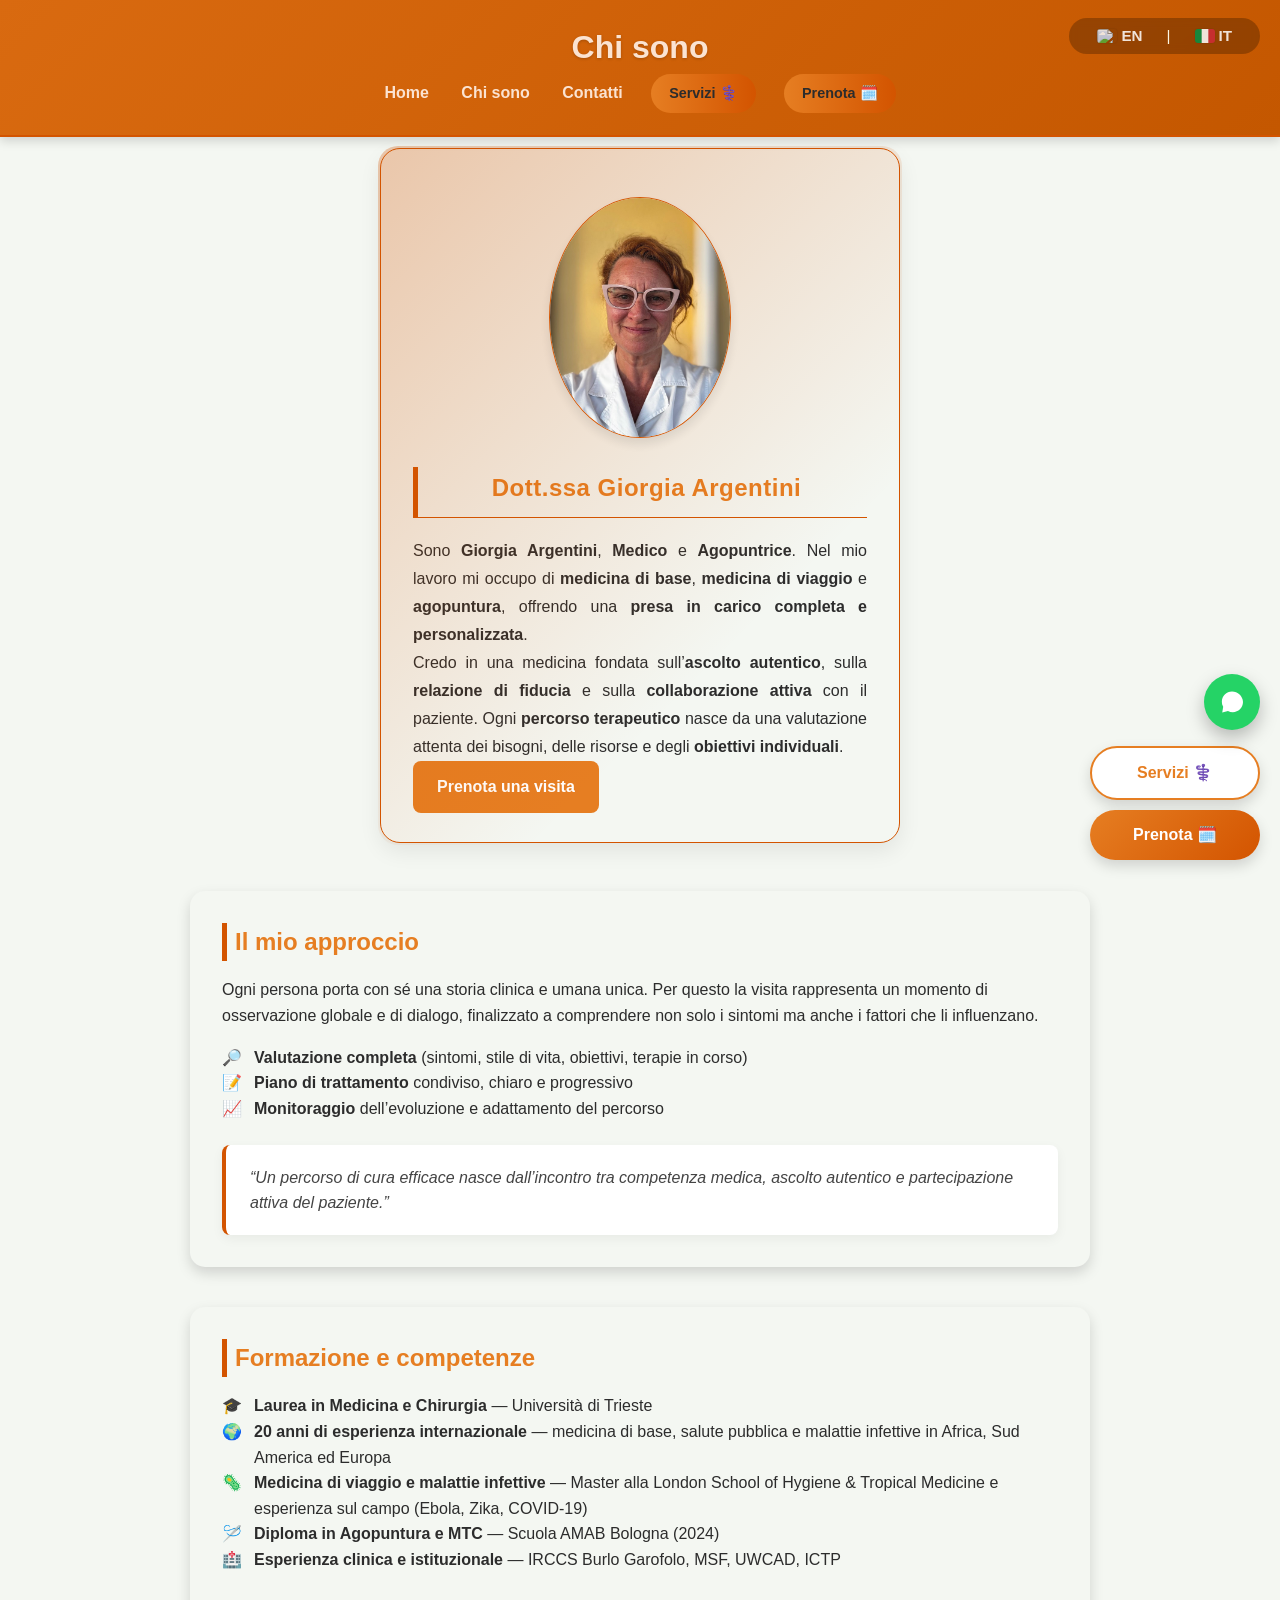
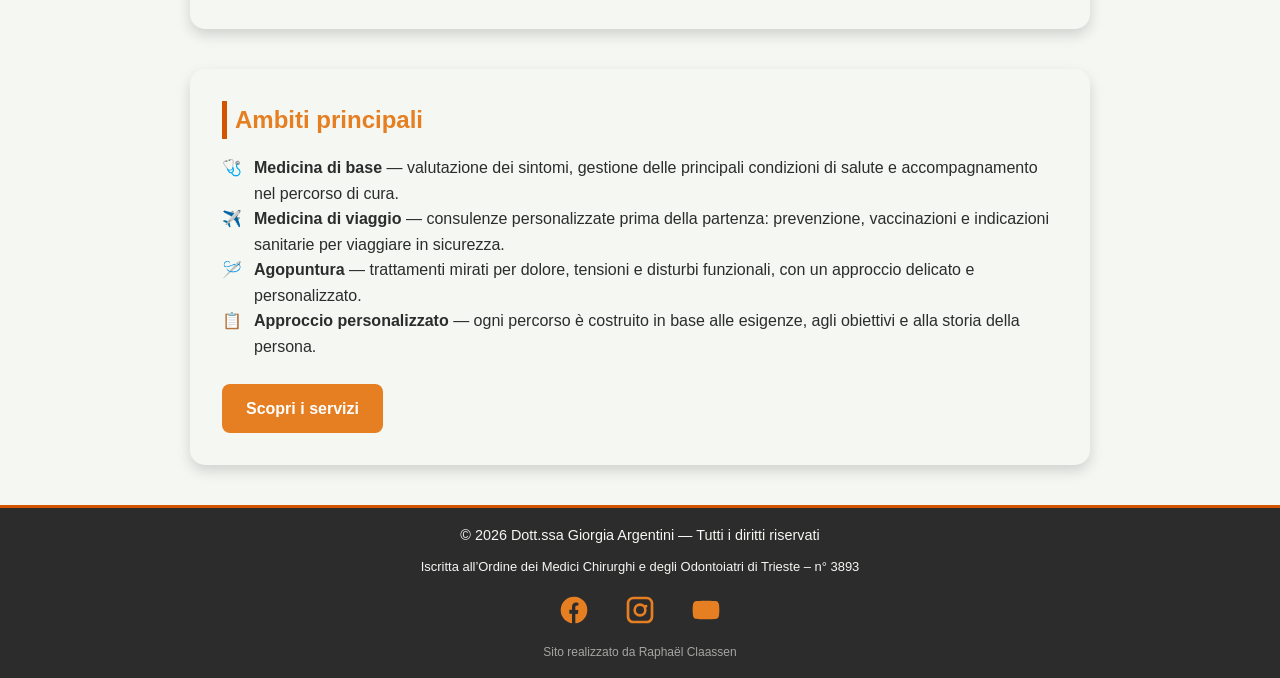
==== about_en.html @ 81db7f88 "GAR-04 - google" ====
<!DOCTYPE html>
<html lang="it">
<head>
  <meta charset="UTF-8" />
  <meta name="viewport" content="width=device-width, initial-scale=1.0" />
  <title>Chi sono - Dott.ssa Giorgia Argentini</title>
  <meta name="description" content="Scopri il percorso della Dott.ssa Giorgia Argentini, Medico e Agopuntrice. Approccio integrato, ascolto e percorsi personalizzati." />
  <link rel="stylesheet" href="style.css" />
</head>

<body>

<header>
  <h1>Chi sono</h1>

  <button class="burger" aria-label="Menu">
    <span></span><span></span><span></span>
  </button>

  <nav>
    <div class="lang-switch">
      <a href="about_en.html" title="English version">
        <img src="images/gb.png" alt="English" width="20" height="14"> EN
      </a>
      |
      <a href="chi_sono.html" title="Versione italiana">
        <img src="images/it.png" alt="Italiano" width="20" height="14"> IT
      </a>
    </div>

    <a href="index.html">Home</a>
    <a href="chi_sono.html" class="active">Chi sono</a>
    <a href="contatti.html">Contatti</a>

    <a href="servizi.html" class="btn">Servizi ⚕️</a>
    <a href="contatti.html" class="btn">Prenota 🗓️</a>
  </nav>

  <div class="overlay"></div>
</header>

<main>

  <!-- Intro -->
  <section class="intro-about">
    <img
      src="images/Giorgia2.jpeg"
      alt="Ritratto professionale medico"
      class="about-photo"
      loading="lazy"
    />

    <div>
      <h2>Dott.ssa Giorgia Argentini</h2>
      <p>
      Sono <strong>Giorgia Argentini</strong>, <strong>Medico</strong> e <strong>Agopuntrice</strong>.
      Nel mio lavoro mi occupo di <strong>medicina di base</strong>, <strong>medicina di viaggio</strong> e <strong>agopuntura</strong>,
      offrendo una <strong>presa in carico completa e personalizzata</strong>.
      </p>

      <p>
      Credo in una medicina fondata sull’<strong>ascolto autentico</strong>,
      sulla <strong>relazione di fiducia</strong> e sulla <strong>collaborazione attiva</strong> con il paziente.
      Ogni <strong>percorso terapeutico</strong> nasce da una valutazione attenta dei bisogni,
      delle risorse e degli <strong>obiettivi individuali</strong>.
      </p>

      <a href="contatti.html" class="btn">Prenota una visita</a>
    </div>
  </section>

  <!-- Approccio -->
  <section class="bio-section">
    <h2>Il mio approccio</h2>
    <p>
    Ogni persona porta con sé una storia clinica e umana unica.
    Per questo la visita rappresenta un momento di osservazione globale e di dialogo,
    finalizzato a comprendere non solo i sintomi ma anche i fattori che li influenzano.
    </p>
      <ul>
        <li data-icon="🔎">
          <strong>Valutazione completa</strong> 
          (sintomi, stile di vita, obiettivi, terapie in corso)
        </li>

        <li data-icon="📝">
          <strong>Piano di trattamento</strong> 
          condiviso, chiaro e progressivo
        </li>

        <li data-icon="📈">
          <strong>Monitoraggio</strong> 
          dell’evoluzione e adattamento del percorso
        </li>
      </ul>
      <blockquote>
      “Un percorso di cura efficace nasce dall’incontro tra competenza medica, ascolto autentico e partecipazione attiva del paziente.”
      </blockquote>
  </section>

  <!-- Formazione -->
  <section class="workshops">
   <h2>Formazione e competenze</h2>
    <ul>
      <li data-icon="🎓">
        <strong>Laurea in Medicina e Chirurgia</strong> — Università di Trieste
      </li>

      <li data-icon="🌍">
        <strong>20 anni di esperienza internazionale</strong> — medicina di base, salute pubblica e malattie infettive in Africa, Sud America ed Europa
      </li>

      <li data-icon="🦠">
        <strong>Medicina di viaggio e malattie infettive</strong> — Master alla London School of Hygiene & Tropical Medicine e esperienza sul campo (Ebola, Zika, COVID-19)
      </li>

      <li data-icon="🪡">
        <strong>Diploma in Agopuntura e MTC</strong> — Scuola AMAB Bologna (2024)
      </li>

      <li data-icon="🏥">
        <strong>Esperienza clinica e istituzionale</strong> — IRCCS Burlo Garofolo, MSF, UWCAD, ICTP
      </li>
    </ul>

  </section>

  <!-- Aree principali -->
  <section class="cv">
    <h2>Ambiti principali</h2>
      <ul>
        <li data-icon="🩺">
          <strong>Medicina di base</strong> — valutazione dei sintomi, gestione delle principali condizioni di salute e accompagnamento nel percorso di cura.
        </li>

        <li data-icon="✈️">
          <strong>Medicina di viaggio</strong> — consulenze personalizzate prima della partenza: prevenzione, vaccinazioni e indicazioni sanitarie per viaggiare in sicurezza.
        </li>

        <li data-icon="🪡">
          <strong>Agopuntura</strong> — trattamenti mirati per dolore, tensioni e disturbi funzionali, con un approccio delicato e personalizzato.
        </li>

        <li data-icon="📋">
          <strong>Approccio personalizzato</strong> — ogni percorso è costruito in base alle esigenze, agli obiettivi e alla storia della persona.
        </li>
      </ul>

    <a href="servizi.html" class="btn">Scopri i servizi</a>
  </section>

</main>

<!-- Boutons flottants -->
<a href="servizi.html" class="btn floating" id="floating-servizi">Servizi ⚕️</a>
<a href="contatti.html" class="btn floating" id="floating-prenota">Prenota 🗓️</a>
<a href="https://wa.me/393737163199"
   class="whatsapp-float"
   target="_blank"
   rel="noopener"
   aria-label="Contattami su WhatsApp">

  <svg viewBox="0 0 32 32" width="24" height="24">
    <path fill="white" d="M19.11 17.44c-.3-.15-1.77-.87-2.05-.97-.28-.1-.48-.15-.68.15-.2.3-.78.97-.96 1.17-.18.2-.35.22-.65.07-.3-.15-1.25-.46-2.38-1.48-.88-.78-1.48-1.74-1.66-2.03-.18-.3-.02-.46.13-.6.13-.13.3-.35.45-.52.15-.17.2-.3.3-.5.1-.2.05-.37-.02-.52-.07-.15-.68-1.64-.93-2.25-.24-.58-.49-.5-.68-.5h-.58c-.2 0-.52.07-.8.37-.28.3-1.05 1.02-1.05 2.48 0 1.46 1.08 2.87 1.23 3.07.15.2 2.12 3.24 5.13 4.55.72.31 1.28.5 1.72.64.72.23 1.38.2 1.9.12.58-.09 1.77-.72 2.02-1.42.25-.7.25-1.3.17-1.42-.08-.12-.28-.2-.58-.35z"/>
    <path fill="white" d="M16.02 3.2C9.12 3.2 3.5 8.82 3.5 15.72c0 2.2.57 4.35 1.66 6.25L4 28.8l7.02-1.84c1.82 1 3.86 1.52 5.98 1.52 6.9 0 12.52-5.62 12.52-12.52S22.92 3.2 16.02 3.2z"/>
  </svg>
</a>

<!-- Script menu -->
<script>
  const burger = document.querySelector('.burger');
  const nav = document.querySelector('nav');
  const overlay = document.querySelector('.overlay');

  burger.addEventListener('click', () => {
    burger.classList.toggle('active');
    nav.classList.toggle('active');
    overlay.classList.toggle('active');
  });

  overlay.addEventListener('click', () => {
    burger.classList.remove('active');
    nav.classList.remove('active');
    overlay.classList.remove('active');
  });
</script>

<script>
  window.addEventListener("scroll", function() {
    const header = document.querySelector("header");
    if (window.scrollY > 80) header.classList.add("shrink");
    else header.classList.remove("shrink");
  });

  window.addEventListener('load', () => {
    setTimeout(() => {
      document.body.classList.add('floating-ready');
    }, 300);
  });
</script>

<footer>
  © 2026 Dott.ssa Giorgia Argentini — Tutti i diritti riservati

  <div style="margin-top:10px; font-size:0.9em;">
    Iscritta all’Ordine dei Medici Chirurghi e degli Odontoiatri di Trieste – n° 3893
  </div>

    <div class="social-links">
      <a href="https://www.facebook.com/p/Alaya-Center-Trieste-61580237623979/" target="_blank" class="social-icon facebook" aria-label="Facebook">
        <svg xmlns="http://www.w3.org/2000/svg" width="32" height="32" fill="currentColor" viewBox="0 0 24 24">
          <path d="M22 12a10 10 0 1 0-11.5 9.9v-7h-2v-3h2v-2.3c0-2 1.2-3.2 3-3.2.9 0 1.8.2 1.8.2v2h-1c-1 0-1.3.6-1.3 1.2V12h2.3l-.4 3h-1.9v7A10 10 0 0 0 22 12z"/>
        </svg>
      </a>

      <a href="https://www.instagram.com/alaya.center.trieste/" target="_blank" class="social-icon instagram" aria-label="Instagram">
        <svg xmlns="http://www.w3.org/2000/svg" width="32" height="32" fill="currentColor" viewBox="0 0 24 24">
          <path d="M7 2C4.2 2 2 4.2 2 7v10c0 2.8 2.2 5 5 5h10c2.8 0 5-2.2 5-5V7c0-2.8-2.2-5-5-5H7zm10 2c1.7 0 3 1.3 3 3v10c0 1.7-1.3 3-3 3H7c-1.7 0-3-1.3-3-3V7c0-1.7 1.3-3 3-3h10zm-5 3a5 5 0 100 10 5 5 0 000-10zm0 2a3 3 0 110 6 3 3 0 010-6zm4.5-.9a1.1 1.1 0 100 2.2 1.1 1.1 0 000-2.2z"/>
        </svg>
      </a>

      <a href="https://www.youtube.com/ta-page" target="_blank" class="social-icon youtube" aria-label="YouTube">
        <svg xmlns="http://www.w3.org/2000/svg" width="32" height="32" fill="currentColor" viewBox="0 0 24 24">
          <path d="M10 15l5.2-3L10 9v6zm12-3c0-2.5-.2-4.2-.5-5-.3-.8-.8-1.3-1.6-1.6C18.2 5 12 5 12 5s-6.2 0-7.9.4c-.8.3-1.3.8-1.6 1.6C2.2 7.8 2 9.5 2 12s.2 4.2.5 5c.3.8.8 1.3 1.6 1.6C5.8 19 12 19 12 19s6.2 0 7.9-.4c.8-.3 1.3-.8 1.6-1.6.3-.8.5-2.5.5-5z"/>
        </svg>
      </a>
    </div>
    
    <div class="credits">
      Sito realizzato da Raphaël Claassen
    </div>
</footer>

</body>
</html>
---- style.css ----
/* ============================================================
   🧭 TABLE DES MATIÈRES
   ------------------------------------------------------------
   1. BASE GÉNÉRALE
   2. HEADER (Titre et fond)
   3. NAVIGATION PRINCIPALE
   4. SÉLECTEUR DE LANGUE (Lang Switch)
   5. MENU BURGER (Mobile)
   6. STRUCTURE DES SECTIONS GÉNÉRALES
   7. BOUTONS GÉNÉRAUX + FLOTTANTS
   8. ANIMATIONS GÉNÉRALES
   9. FOOTER (Pied de page)
   10. SERVICES (Cartes et carrousel)
   11. LABS (Cadres thématiques)
   12. CONTACT (Formulaire)
   13. À PROPOS (Biographie, parcours)
   14. RÉPONSES RESPONSIVE (Mobile)
   ============================================================ */

/* === PALETTE PRINCIPALE === */
:root {
    --bg-color: #F4F7F2;
    --text-color: #2C2C2C;

    --accent-color: #E67E22;          /* orange principal */
    --accent-light: #FBE3D1;          /* très clair (fond pastille) */
    --accent-hover: #D35400;          /* hover un peu plus foncé */

    --header-gradient-start: #D96A10;
    --header-gradient-end: #C45700;


    --footer-bg: #D35400;             /* footer uni si utilisé */
    --footer-gradient: #F2B37A;       /* footer gradient si utilisé */
}

/* ============================================================
   1️⃣ SECTION BASE GÉNÉRALE
   ------------------------------------------------------------
   - Définit la typographie, couleurs et fond principal
   - Applique un design doux et lumineux cohérent avec le thème
   ============================================================ */
* {
  box-sizing: border-box;
  margin: 0;
  padding: 0;
}

body{
  font-family: 'Raleway', sans-serif;
  line-height: 1.6;
  background: var(--bg-color);
  color: var(--text-color);
  padding-top: 100px;
}

img {
  max-width: 100%;
  height: auto;
  display: block;
}


/* ============================================================
   2️⃣ SECTION HEADER
   ------------------------------------------------------------
   - Gère le bandeau supérieur du site
   - Comprend le titre doré et les bords arrondis inférieurs
   ============================================================ */

header {
  position: fixed;
  top: 0;
  left: 0;
  width: 100%;
  z-index: 1200;
  background: linear-gradient(135deg, var(--header-gradient-start), var(--header-gradient-end));
  color: white;
  padding: 1.4rem 1rem; /* ✅ un peu plus fin */
  text-align: center;
  border-bottom: 2px solid var(--accent-hover); /* ✅ fine ligne mousse */
  box-shadow: 0 4px 10px rgba(0, 0, 0, 0.15); /* ✅ légère ombre douce */
}

/* Ajuste la taille du titre pour ne pas écraser le contenu */
header h1 {
  font-size: 2rem;
  color: var(--accent-light);
  margin: 0;
  text-shadow: 0 1px 3px rgba(0, 0, 0, 0.2);
}

/* === Décale le contenu pour ne pas qu’il passe sous le header === */

header.shrink {
  padding: 0.6rem 1rem;
  background: linear-gradient(135deg, var(--accent-color), var(--accent-hover));
  transition: all 0.4s ease;
}

header.shrink h1 {
  font-size: 1.4rem;
  transition: font-size 0.4s ease;
}


/* ============================================================
   3️⃣ SECTION NAVIGATION PRINCIPALE
   ------------------------------------------------------------
   - Barre de menu horizontale
   - Liens standard + boutons “Services”, “Articles”, “Podcasts”
   ============================================================ */

nav {
  text-align: center;
}

nav a {
  margin: 0 14px;
  color: var(--accent-light);
  text-decoration: none;
  font-weight: bold;
  transition: 0.3s;
}

nav a:hover {
  color: #ffffff;
  text-shadow: 0 0 6px rgba(255,255,255,0.4);
}


/* --- Boutons principaux du menu --- */
nav .btn {
  background: linear-gradient(90deg, var(--accent-color), var(--accent-hover));
  color: #2c2c2c;
  padding: 8px 18px;
  border-radius: 20px;
  margin-left: 10px;
  font-size: 0.9rem;
  font-weight: 600;
  transition: transform 0.2s ease, box-shadow 0.2s ease, background 0.3s ease;
}

nav .btn:hover {
  transform: scale(1.05);
  box-shadow: 0 6px 12px rgba(0, 0, 0, 0.15);
  background: linear-gradient(90deg, var(--accent-hover), var(--accent-light));
}

/* --- Différenciation premium des boutons NAV --- */
nav .btn.btn-servizi {
  background: rgba(255, 255, 255, 0.15);
  color: #fff;
  border: 1px solid rgba(255, 255, 255, 0.35);
}

nav .btn.btn-servizi:hover {
  background: rgba(255, 255, 255, 0.22);
}

nav .btn.btn-prenota {
  background: linear-gradient(90deg, var(--accent-color), var(--accent-hover));
  color: #fff;
  border: none;
}

nav .btn.btn-prenota:hover {
  background: linear-gradient(90deg, var(--accent-hover), var(--accent-color));
}


/* ============================================================
   4️⃣ SECTION SÉLECTEUR DE LANGUE (LANG SWITCH)
   ------------------------------------------------------------
   - Bloc en haut à droite : drapeaux + IT / EN
   ============================================================ */

.lang-switch {
  position: absolute;
  top: 18px;
  right: 20px;
  display: flex;
  align-items: center;
  justify-content: center;
  gap: 10px;
  font-size: 0.95rem;
  color: #fdf6e3;
  background: rgba(0, 0, 0, 0.25);
  padding: 6px 14px;
  border-radius: 20px;
  backdrop-filter: blur(4px);
  z-index: 999;
}

.lang-switch a {
  display: flex;
  align-items: center;
  gap: 4px;
  color: #fff;   /* blanc */
  text-decoration: none;
  font-weight: 600;
  opacity: 0.85;
  transition: opacity 0.3s ease;
}

.lang-switch a:hover {
  opacity: 1;
}


.lang-switch img {
  display: block;
  width: 20px;
  height: 14px;
  border-radius: 3px;
  box-shadow: 0 0 2px rgba(0, 0, 0, 0.2);
}


/* ============================================================
   5️⃣ SECTION MENU BURGER (MOBILE)
   ------------------------------------------------------------
   - Contrôle du menu mobile avec l’icône “burger”
   - Animation en croix lors de l’ouverture
   ============================================================ */

.burger {
  display: none;
  flex-direction: column;
  justify-content: space-between;
  width: 28px;
  height: 22px;
  background: none;
  border: none;
  cursor: pointer;
  position: absolute;
  top: 20px;
  right: 20px;
  z-index: 1100;
}

.burger span {
  display: block;
  height: 3px;
  width: 100%;
  background: #fff;
  border-radius: 2px;
  transition: all 0.4s ease;
}

/* --- Animation en croix quand actif --- */
.burger.active span:nth-child(1) {
  transform: rotate(45deg) translate(5px, 5px);
}
.burger.active span:nth-child(2) {
  opacity: 0;
}
.burger.active span:nth-child(3) {
  transform: rotate(-45deg) translate(6px, -6px);
}

/* --- Overlay derrière le menu mobile --- */
.overlay {
  position: fixed;
  top: 0;
  left: 0;
  width: 100%;
  height: 100%;
  background: rgba(0, 0, 0, 0.5);
  opacity: 0;
  visibility: hidden;
  transition: opacity 0.4s ease;
  z-index: 1000;
}

.overlay.active {
  opacity: 1;
  visibility: visible;
}


/* ============================================================
   6️⃣ SECTION DES BLOCS <section>
   ------------------------------------------------------------
   - Apparence commune de toutes les sections
   ============================================================ */

section {
  max-width: 900px;
  margin: 2.5rem auto;
  padding: 2rem;
  background:var(--bg-color);
  border-radius: 15px;
  box-shadow: 0 6px 14px rgba(0, 0, 0, 0.15);
  animation: fadeIn 0.8s ease-in-out;
}

section h2 {
  font-family: 'Raleway', sans-serif;
  color:var(--accent-color);
  margin-bottom: 1rem;
  border-left:5px solid var(--accent-hover);
  padding-left: 0.5rem;
}




/* ============================================================
   7️⃣ SECTION BOUTONS (GÉNÉRAUX ET FLOTTANTS)
   ------------------------------------------------------------
   - Styles pour les boutons standards et fixes à droite
   ============================================================ */

.btn,
.cta {
  display: inline-block;
  background: var(--accent-color);
  color: #fff;
  padding: 12px 24px;
  border-radius: 8px;
  text-decoration: none;
  font-weight: bold;
  transition: transform .2s, box-shadow .2s, background .3s;
}

.btn:hover,
.cta:hover {
  background: var(--accent-hover);
  color: var(--text-color);
  transform: scale(1.05);
  box-shadow: 0 6px 14px rgba(0, 0, 0, 0.2);
}

/* --- Boutons flottants --- */
.floating {
  position: fixed;
  right: 20px;
  min-width: 170px;
  text-align: center;
  padding: 12px 0;
  border-radius: 30px;
  font-weight: 600;
  box-shadow: 0 6px 14px rgba(0, 0, 0, 0.15);
  transition: transform 0.25s ease, box-shadow 0.25s ease;
}

/* Bouton flottant WhatsApp */
.whatsapp-float{
  position: fixed;
  bottom: 170px;   /* ⬅️ plus haut */
  right: 20px;
  width: 56px;
  height: 56px;
  background: #25D366;
  border-radius: 50%;
  display: flex;
  align-items: center;
  justify-content: center;
  box-shadow: 0 8px 18px rgba(0,0,0,0.25);
  z-index: 999;
  transition: transform .2s ease, box-shadow .2s ease;
}

.whatsapp-float:hover{
  transform: scale(1.08);
  box-shadow: 0 10px 22px rgba(0,0,0,0.35);
}

.whatsapp-float svg{
  width: 26px;
  height: 26px;
}

/* Positions verticales uniquement */
#floating-servizi {
  bottom: 100px;

  background: #fff;
  color: var(--accent-color);
  border: 2px solid var(--accent-color);
}


#floating-prenota {
  bottom: 40px;

  background: linear-gradient(
    135deg,
    var(--accent-color),
    var(--accent-hover)
  );

  color: #fff;
}


.floating:hover {
  transform: translateY(-2px);
  box-shadow: 0 10px 22px rgba(0, 0, 0, 0.25);
}



/* ============================================================
   8️⃣ SECTION ANIMATIONS GÉNÉRALES
   ------------------------------------------------------------
   - Définition des effets “fadeIn” et “pulseGlow”
   ============================================================ */

@keyframes fadeIn {
  from {
    opacity: 0;
    transform: translateY(20px);
  }
  to {
    opacity: 1;
    transform: translateY(0);
  }
}

@keyframes pulseGlow {
  0% {
    box-shadow: 0 0 20px rgba(212, 175, 55, 0.2),
      0 0 40px rgba(212, 175, 55, 0.15);
  }
  100% {
    box-shadow: 0 0 35px rgba(212, 175, 55, 0.3),
      0 0 70px rgba(212, 175, 55, 0.25);
  }
}


/* ============================================================
   9️⃣ SECTION FOOTER
   ------------------------------------------------------------
   - Pied de page avec liens et icônes sociales
   ============================================================ */

footer {
  text-align: center;
  padding: 1rem;
  background:var(--text-color);
  font-size: 0.9em;
  color:var(--bg-color);
  margin-top: 2rem;
  border-top:3px solid var(--accent-hover);
}

.social-links {
  margin-top: 1rem;
}

.social-icon {
  margin: 0 15px;
  display: inline-block;
  color: var(--accent-color); /* ✅ vert forêt principal */
  transition: color 0.3s, transform 0.2s;
}


.social-icon:hover {
  transform: scale(1.3);
}

.social-icon.facebook:hover {
  color: #1877f2;
}
.social-icon.instagram:hover {
  color: #c13584;
}
.social-icon.youtube:hover {
  color: #ff0000;
}
/* ============================================================
   🔟 SECTION SERVICES — Cartes et Carrousel
   ------------------------------------------------------------
   - Présente les différents “Laboratoires”
   - Inclut les cartes, carrousels et transitions
   ============================================================ */



/* ✅ HERO intro (remplace les 3 carrés) */
.services-hero{
  max-width: 900px;
  margin: 1.2rem auto 1.2rem;
  padding: 1.1rem 1.4rem;

  background: transparent;
  border: 1px solid color-mix(in srgb, var(--accent-hover) 22%, transparent);
  box-shadow: none;
  border-radius: 14px;
  margin-top: 2.9rem; 
}

.services-hero h2{
  color: var(--accent-color);
  margin-bottom: 0.6rem;
  border-left: none;
  padding-left: 0;
  font-size: 1.25rem;
  text-align: center;
}

.services-hero p{
  margin-bottom: 0.8rem;
  text-align: center;
}

.services-hero__badges{
  display: flex;
  flex-wrap: wrap;
  justify-content: center;
  gap: 8px;
  margin: 0.5rem 0 1rem;
}

.services-hero__badges span{
  background: var(--accent-light);
  color: var(--text-color);
  border: 1px solid color-mix(in srgb, var(--accent-hover) 20%, transparent);
  padding: 6px 10px;
  border-radius: 999px;
  font-weight: 600;
  font-size: 0.88rem;
}

.services-hero__actions{
  display: flex;
  gap: 12px;
  justify-content: center;
  flex-wrap: wrap;
}

.btn.ghost{
  background: #fff;
  color: var(--accent-color);
  border: 2px solid var(--accent-color);
}

.btn.ghost:hover{
  background: var(--accent-light);
  color: var(--text-color);
}


/* CARROUSEL : reste le bloc central */
.services-section{
  background: color-mix(in srgb, var(--bg-color) 78%, white);
  border: 1px solid color-mix(in srgb, var(--accent-hover) 22%, transparent);
  box-shadow: 0 10px 22px rgba(0,0,0,0.08);
}

/* PRENOTA : le vrai “déclic” final */
.call-to-action#prenota{
  background: linear-gradient(
    135deg,
    color-mix(in srgb, var(--accent-light) 70%, white),
    color-mix(in srgb, var(--bg-color) 85%, white)
  );
  border: 1px solid color-mix(in srgb, var(--accent-hover) 30%, transparent);
  box-shadow: 0 12px 26px rgba(0,0,0,0.10);
}
.call-to-action#prenota .btn.cta{
  border-radius: 999px;
  padding: 14px 30px;
  font-size: 1rem;
}

/* ============================================================
   💫 SECTION CARROUSEL DES LABORATOIRES
   ------------------------------------------------------------
   - Permet de faire défiler horizontalement les cartes
   - Inclut flèches fixes gauche/droite
   ============================================================ */

.carousel-title {
  text-align: center;
  font-family: 'Raleway', sans-serif;
  font-size: 1.4rem;
  color: var(--accent-color); /* ✅ vert forêt principal */
  font-weight: 600;
  margin-top: 0.4rem;   
  margin-bottom: 0.3rem;  
  line-height: 1.2;
  position: relative;
}

/* Petite ligne dorée décorative */
.carousel-title::after {
  content: "";
  display: block;
  width: 40px;
  height: 2px;
  background: var(--accent-hover); /* ✅ vert mousse clair */
  margin: 0.25rem auto 0;
  border-radius: 2px;
  opacity: 0.9;
}

.carousel-container {
  position: relative;
  max-width: 900px;
  margin-top: 0.3rem !important;  
  margin-bottom: 1rem !important;   
}

/* --- Bande du carrousel --- */
.services-carousel {
  display: flex;
  overflow-x: auto;
  scroll-snap-type: x mandatory;
  scroll-behavior: smooth;
  gap: 2rem;
  padding: 2rem 1rem;
  justify-content: flex-start;
  align-items: stretch;
  scrollbar-width: thin;
  scrollbar-color: var(--accent-hover) transparent; /* ✅ vert mousse clair */
}

/* --- Masque la scrollbar sur Chrome/Safari --- */
.services-carousel::-webkit-scrollbar {
  height: 8px;
}
.services-carousel::-webkit-scrollbar-thumb {
  background: var(--accent-hover); /* ✅ vert mousse clair */
  border-radius: 10px;
}

/* --- Cartes à l’intérieur du carrousel --- */
.carousel-card {
  flex: 0 0 80%;        
  scroll-snap-align: center;
  background: var(--accent-light); /* vert brume clair #D7E4D0 */
  border-radius: 16px;
  box-shadow: 0 4px 12px rgba(0, 0, 0, 0.1);
  border: 1px solid color-mix(in srgb, var(--accent-hover) 40%, transparent); /* ✅ vert mousse doux */
  padding: 1.2rem 1rem 1.4rem; 
  text-align: center;
  transition: transform 0.4s ease, box-shadow 0.4s ease;
  opacity: 0.95;
  width: 80%;
  max-width: 500px;       
  margin: auto;
  display: flex;
  flex-direction: column;
  justify-content: space-between;
}

.carousel-card:hover {
  transform: scale(1.03);
  opacity: 1;
  box-shadow: 0 10px 18px rgba(0, 0, 0, 0.15);
}

/* --- Titre et icône --- */
.carousel-card h3 {
  display: inline-flex;
  align-items: center;
  justify-content: center;
  gap: 10px;
  color: var(--accent-color); /* ✅ vert forêt principal */
  font-size: 1.15rem;       
  margin-bottom: 0.6rem;
}

/* --- Texte d’intro italique --- */
.carousel-card .synthese {
  font-style: italic;
  color: #2c2c2c;
  margin-bottom: 0.8rem;    
  line-height: 1.45;
}
.carousel-card p {
  flex-grow: 1; /* ✅ permet au texte de prendre l’espace restant */
}

/* --- Image de la carte --- */
.carousel-card img {
  display: block;
  margin: 0.3rem auto 0.8rem;
  border-radius: 10px;
  max-height: 150px;        
  object-fit: cover;
  box-shadow: 0 3px 8px rgba(0, 0, 0, 0.08);
}
.carousel-card .btn {
  margin-top: auto; /* ✅ pousse le bouton en bas du flex */
  align-self: center;
}


/* --- Flèches fixes du carrousel --- */
.carousel-arrow {
  position: absolute;
  top: 50%;
  transform: translateY(-50%);
  width: 42px;
  height: 42px;
  background: rgba(255,255,255,0.85);
  border: 2px solid var(--accent-hover); /* ✅ vert mousse clair */
  border-radius: 50%;
  box-shadow: 0 4px 10px rgba(0,0,0,0.1);
  cursor: pointer;
  z-index: 20;
  display: flex;
  align-items: center;
  justify-content: center;
  transition: all 0.3s ease;
}

.carousel-arrow:hover {
  background: linear-gradient(135deg, var(--accent-color), var(--accent-hover));
  transform: translateY(-50%) scale(1.1);
}

.carousel-arrow svg {
  width: 20px;
  height: 20px;
  fill: var(--accent-color); /* ✅ vert forêt principal */
}

.carousel-arrow.left { left: -20px; }
.carousel-arrow.right { right: -20px; }

/* --- Cache les flèches sur mobile --- */
@media (max-width: 768px) {
  .carousel-arrow {
    display: none;
  }
}


/* ============================================================
   💜 SECTION CALL-TO-ACTION FINALE
   ------------------------------------------------------------
   - Bloc d’invitation à contacter ou participer
   ============================================================ */

.call-to-action {
  max-width: 500px;
  margin: 4rem auto;
  padding: 1.5rem;
  background: transparent;
  border: none;
  box-shadow: none;
  text-align: center;
}

.call-to-action h2 {
  color: var(--accent-color);
  font-family: 'Raleway', sans-serif;
  margin-bottom: 1rem;
  border-bottom: none;   /* ⬅️ supprime la barre */
  padding-bottom: 0;     /* ⬅️ supprime l’espace réservé */
}

.call-to-action p {
  font-size: 0.95rem;
  line-height: 1.5;
  margin-bottom: 1.2rem;
}

.call-to-action .btn {
  margin-top: 1.8rem;
  padding: 14px 32px;
  font-size: 1.05rem;
  border-radius: 30px;
}


/* ============================================================
   ✨ SECTION CITATION FINALE
   ------------------------------------------------------------
   - Bloc stylisé avec guillemets dorés
   ============================================================ */

.closing-quote {
  max-width: 720px;
  margin: 3.5rem auto 4rem;
  padding: 2rem 2.2rem;
  background: radial-gradient(circle at top, var(--accent-light) 0%, var(--bg-color) 100%); /* ✅ du vert brume au fond clair */
  border: 1.5px solid var(--accent-hover); /* ✅ vert mousse clair */
  border-radius: 18px;
  box-shadow: 0 6px 18px rgba(0,0,0,0.08);
  text-align: center;
  font-style: italic;
  color: var(--text-color);
  position: relative;
  line-height: 1.8;
  opacity: 0;
  transform: translateY(20px);
  animation: fadeInQuote 1s ease forwards 0.5s;
}

/* --- Guillemets décoratifs --- */
.closing-quote::before { content: "❝"; }
.closing-quote::after  { content: "❞"; }

blockquote {
  quotes: none;
}

blockquote::before,
blockquote::after {
  content: none !important;
}

/* --- Ligne verte sous la citation --- */
.closing-quote em {
  display: block;
  margin-top: 1rem;
  font-style: normal;
  color: var(--accent-color); /* ✅ vert forêt profond */
  font-weight: 600;
  border-top: 1px solid var(--accent-hover); /* ✅ ligne vert mousse */
  padding-top: 0.8rem;
  letter-spacing: 0.5px;
}

/* --- Animation d’apparition --- */
@keyframes fadeInQuote {
  from { opacity: 0; transform: translateY(20px); }
  to { opacity: 1; transform: translateY(0); }
}

/* --- Responsive ajusté --- */
@media (max-width: 768px) {
  .closing-quote {
    padding: 1.8rem 1.2rem;
    font-size: 0.95rem;
  }
  .closing-quote::before,
  .closing-quote::after { font-size: 1.8rem; }
}
/* ============================================================
   💌 SECTION CONTACT — Formulaire de contact et disposition
   ------------------------------------------------------------
   - Deux colonnes : texte/image à gauche + formulaire à droite
   - Conception moderne, responsive et douce
   ============================================================ */

.contact {
  background: linear-gradient(180deg, #ffffff 0%, #fdfaf4 100%);
  padding: 3rem 1rem;
}


/* --- Bloc gauche : texte et image --- */
.contact-info-box {
  flex: 1;
}

.contact-map {
  flex: 1;
  display: flex;
}

.contact-map iframe {
  width: 100%;
  height: 100%;
  min-height: 100%;
  border-radius: 12px;
}

.info-item {
  display: flex;
  gap: 15px;
  align-items: flex-start;
}

.info-icon {
  font-size: 1.4rem;
  min-width: 30px;
}

.info-item strong {
  display: block;
  margin-bottom: 4px;
  color: var(--accent-color);
}

.title-icon {
  display: flex;
  align-items: center;
  gap: 10px;
}

.title-icon .icon {
  font-size: 1.1rem;
  color: var(--accent-color);
}

/* formulaire --- */

.contact-form {
  background: #fff;
  padding: 2rem;
  border-radius: 16px;
  box-shadow: 0 6px 16px rgba(0,0,0,0.08);
  border: 1px solid rgba(0,0,0,0.05);
  flex: 1 1 420px;
  display: flex;
  flex-direction: column;
  gap: 1rem;
}

.contact-form label {
  font-family: 'Raleway', sans-serif;
  font-weight: 600;
  color: var(--accent-color); /* ✅ vert forêt principal */
  margin-bottom: 0.3rem;
}

.contact-form input,
.contact-form textarea {
  width: 100%;
  padding: 0.8rem 1rem;
  border: 1.5px solid color-mix(in srgb, var(--accent-color) 25%, transparent); /* ✅ bordure vert forêt translucide */
  border-radius: 10px;
  background: var(--bg-color); /* ✅ fond clair et naturel */
  font-family: 'Merriweather', serif;
  font-size: 1rem;
  transition: border-color 0.3s ease, box-shadow 0.3s ease;
}

.contact-form input:focus,
.contact-form textarea:focus {
  border-color: var(--accent-hover); /* ✅ vert mousse au focus */
  box-shadow: 0 0 8px color-mix(in srgb, var(--accent-hover) 60%, transparent); /* ✅ halo vert doux */
  outline: none;
}

/* --- Bouton Envoyer --- */
.contact-form .btn {
  align-self: center;
  background: linear-gradient(90deg, var(--accent-color), var(--accent-hover));
  color: #2c2c2c;
  border: none;
  padding: 12px 28px;
  border-radius: 30px;
  font-weight: 600;
  font-size: 1rem;
  cursor: pointer;
  transition: all 0.3s ease;
  box-shadow: 0 6px 14px rgba(0,0,0,0.1);
}

.contact-form .btn:hover {
  transform: translateY(-2px);
  background: linear-gradient(90deg, var(--accent-hover), var(--accent-light));
  box-shadow: 0 10px 18px rgba(0,0,0,0.15);
}

.contact-grid {
  display: flex;
  align-items: stretch; /* 🔥 clé pour même hauteur */
  gap: 2rem;
}




/* --- Message de confirmation --- */
#form-status {
  text-align: center;
  font-family: 'Raleway', sans-serif;
  font-weight: 600;
  color: var(--accent-color); /* ✅ vert forêt principal */
  margin-top: 1rem;
}

/* --- Responsive mobile --- */
@media (max-width: 768px) {
  .contact-form { width: 100%; }
  .contact-form .btn { width: 100%; }
}

/* --- Lignes contact cliquables --- */
.info-link{
  display: flex;
  gap: 12px;
  align-items: center;
  text-decoration: none;
  color: inherit;
  border-radius: 14px;
  padding: 12px 14px;
  transition: transform .15s ease, box-shadow .2s ease, background .2s ease;
  cursor: pointer;
}

.info-link:hover{
  background: color-mix(in srgb, var(--accent-light) 55%, white);
  box-shadow: 0 6px 16px rgba(0,0,0,0.08);
  transform: translateY(-1px);
}

.info-link:active{
  transform: translateY(0);
  box-shadow: 0 3px 10px rgba(0,0,0,0.07);
}

.info-link .info-icon{
  width: 34px;
  height: 34px;
  display: inline-flex;
  align-items: center;
  justify-content: center;
  border-radius: 10px;
  background: color-mix(in srgb, var(--accent-light) 70%, white);
}

/* WhatsApp vert */
.whatsapp-icon{
  color: #25D366; /* vert WhatsApp */
  background: color-mix(in srgb, #25D366 14%, white);
}



/* Bande compacte sous la map */
.map-meta{
  margin-top: 14px;
  background: #fff;
  border: 1px solid rgba(0,0,0,0.06);
  border-radius: 14px;
  box-shadow: 0 6px 14px rgba(0,0,0,0.06);
  padding: 12px 14px;
  display: grid;
  grid-template-columns: 1fr 1fr;
  gap: 14px;
}

.map-meta-item{
  display: flex;
  gap: 10px;
  align-items: flex-start;
}

.map-meta-icon{
  font-size: 1.15rem;
  width: 28px;
  height: 28px;
  display: inline-flex;
  align-items: center;
  justify-content: center;
  border-radius: 10px;
  background: color-mix(in srgb, var(--accent-light) 70%, white);
}

.map-meta strong{
  display: block;
  color: var(--accent-color);
  margin-bottom: 2px;
}

.map-meta p{
  margin: 0;
  line-height: 1.3;
}

@media (max-width: 768px){
  .map-meta{
    grid-template-columns: 1fr;
  }
}

.map-frame{
  width: 100%;
  height: 450px;   /* ajuste ici */
  border: 0;
  border-radius: 12px;
}
@media (max-width: 768px){
  .map-frame{ height: 320px; }
}

/* ============================================================
   📘 SECTION À PROPOS — Biographie et CV
   ------------------------------------------------------------
   - Présente le portrait, parcours et recherches
   - Style doré, arrondi, centré
   ============================================================ */

.intro-about {
  max-width: 520px;
  margin: 3rem auto;
  padding: 1.8rem 2rem;
  background: var(--bg-color); /* ✅ fond clair naturel */
  border: 1.5px solid var(--accent-hover); /* ✅ vert mousse clair */
  border-radius: 20px;
  box-shadow: 0 8px 22px rgba(0,0,0,0.08);
  text-align: justify;
  line-height: 1.75;
  animation: fadeIn 1s ease-in-out;
  position: relative;
}

.intro-about::before {
  content: "";
  position: absolute;
  top: -3px;
  left: -3px;
  right: -3px;
  bottom: -3px;
  border-radius: 20px;
  background: linear-gradient(135deg, color-mix(in srgb, var(--accent-hover) 30%, transparent), transparent 70%); /* ✅ halo vert mousse translucide */
  pointer-events: none;
}

.intro-about h2 {
  text-align: center;
  color: var(--accent-color); /* ✅ vert forêt */
  font-family: 'Raleway', sans-serif;
  font-weight: 600;
  margin-bottom: 1.2rem;
  border-bottom: 1.5px solid var(--accent-hover); /* ✅ ligne vert mousse */
  padding-bottom: 0.5rem;
  letter-spacing: 0.5px;
}

/* --- Portrait circulaire --- */
.intro-about img {
  display: block;
  max-width: 40%;
  margin: 1.2rem auto 1.8rem;
  border-radius: 50%;
  border: 1px solid var(--accent-hover); /* ✅ bordure vert mousse */
  box-shadow: 0 6px 12px rgba(0,0,0,0.1);
  opacity: 0.95;
  transition: transform 0.4s ease, box-shadow 0.3s ease;
}

.intro-about img:hover {
  transform: scale(1.03);
  box-shadow: 0 10px 20px rgba(0,0,0,0.15);
}

/* --- Citation dans bio-section --- */
.bio-section blockquote {
  margin-top: 1.5rem;
  padding: 1.2rem 1.5rem;
  background: #fff;
  border-left: 4px solid var(--accent-hover);
  border-radius: 8px;
  font-style: italic;
  color: #444;
  box-shadow: 0 4px 12px rgba(0,0,0,0.05);
}

/* --- Responsive --- */
@media (max-width: 768px) {
  .intro-about {
    max-width: 90%;
    padding: 1.5rem;
  }
  .intro-about img {
    max-width: 70%;
  }
}


/* ============================================================
   📜 LISTES PERSONNALISÉES — Puces dorées et icônes
   ============================================================ */

section ul {
  list-style: none;
  margin: 1rem 0 1.5rem 0;
  padding-left: 0;
}

section li {
  position: relative;
  padding-left: 2rem;
}

section li::before {
  content: attr(data-icon);
  position: absolute;
  left: 0;
  top: 0;
  font-size: 1rem;
}



/* --- Variante étoile --- */
section li.star::after {
  content: "";
  position: absolute;
  right: 0;
  top: 0.3rem;
  width: 14px;
  height: 14px;
  background: url("data:image/svg+xml,%3Csvg xmlns='http://www.w3.org/2000/svg' fill='%23d4af37' viewBox='0 0 24 24'%3E%3Cpath d='M12 17.27l6.18 3.73-1.64-7.03L21 9.24l-7.19-.61L12 2 10.19 8.63 3 9.24l4.46 4.73L5.82 21z'/%3E%3C/svg%3E") no-repeat center center;
  background-size: contain;
  opacity: 0.9;
}


/* ============================================================
   🪶 BOUTON “TÉLÉCHARGER” — Élégant et lisible
   ============================================================ */

.download-btn {
  display: inline-flex;
  align-items: center;
  justify-content: center;
  gap: 8px;
  background: linear-gradient(90deg, var(--accent-color), var(--accent-hover)); /* ✅ dégradé vert forêt → mousse */
  color: var(--text-color);
  font-weight: 600;
  padding: 10px 22px;
  border-radius: 25px;
  text-decoration: none;
  box-shadow: 0 4px 10px rgba(0,0,0,0.15);
  transition: transform 0.25s ease, box-shadow 0.25s ease, background 0.3s ease;
}

.download-btn:hover {
  background: linear-gradient(90deg, var(--accent-hover), var(--accent-light)); /* ✅ vert clair et brume au survol */
  transform: translateY(-2px);
  box-shadow: 0 8px 16px rgba(0,0,0,0.15);
  color: var(--text-color);
}

.download-btn svg {
  width: 18px;
  height: 18px;
  fill: var(--text-color); /* ✅ cohérent avec le texte du bouton */
}



/* ============================================================
   📱 NAVIGATION MOBILE — Version burger & overlay
   ------------------------------------------------------------
   - Transforme la nav en panneau latéral sur mobile
   ============================================================ */

@media (max-width: 768px) {
  nav {
    position: fixed;
    top: 0;
    right: -100%;
    width: 70%;
    height: 100%;
    background: linear-gradient(180deg, var(--header-gradient-start), var(--header-gradient-end)); /* ✅ du vert forêt au vert mousse */
    display: flex;
    flex-direction: column;
    justify-content: center;
    align-items: center;
    text-align: center;
    gap: 1.8rem;
    padding-top: 4rem;
    transition: right 0.4s ease;
    z-index: 1001;
  }

  nav.active { right: 0; }

  nav a {
    color: var(--accent-light); /* ✅ vert brume clair pour bon contraste */
    font-size: 1.3rem;
    font-weight: 600;
    text-decoration: none;
    opacity: 0;
    transform: translateY(10px);
    transition: opacity 0.4s ease, transform 0.4s ease, color 0.3s;
  }

  nav.active a {
    opacity: 1;
    transform: translateY(0);
  }

  nav.active a:nth-child(1) { transition-delay: 0.1s; }
  nav.active a:nth-child(2) { transition-delay: 0.2s; }
  nav.active a:nth-child(3) { transition-delay: 0.3s; }

  nav a:hover { 
    color: var(--accent-hover); /* ✅ vert mousse clair au survol */
  }

  nav a.btn { display: none !important; }

  /* --- Icône burger --- */
  .burger {
    display: flex;
    flex-direction: column;
    justify-content: space-between;
    width: 28px;
    height: 22px;
    position: absolute;
    top: 22px;
    right: 22px;
    background: none;
    border: none;
    cursor: pointer;
    z-index: 1100;
  }

  .burger span {
    display: block;
    width: 100%;
    height: 3px;
    background: #fff;
    border-radius: 2px;
    transition: all 0.4s ease;
  }

  .burger.active span:nth-child(1) {
    transform: rotate(45deg) translate(5px, 5px);
  }
  .burger.active span:nth-child(2) {
    opacity: 0;
  }
  .burger.active span:nth-child(3) {
    transform: rotate(-45deg) translate(6px, -6px);
  }

  /* --- Fond d’assombrissement derrière le menu --- */
  .overlay {
    position: fixed;
    top: 0;
    left: 0;
    width: 100%;
    height: 100%;
    background: rgba(0, 0, 0, 0.5);
    opacity: 0;
    visibility: hidden;
    transition: opacity 0.4s ease;
    z-index: 1000;
  }

  .overlay.active {
    opacity: 1;
    visibility: visible;
  }
}

  /* --- Lang-switch mobile visible dans le menu --- */
  .lang-switch.mobile {
    display: block;
    text-align: center;
    margin-bottom: 1rem;
    font-weight: 600;
    font-size: 1.1rem;
  }

  .lang-switch.mobile img {
    margin-right: 4px;
    vertical-align: middle;
  }

  /* Cache le sélecteur principal du header sur mobile */
  header > .lang-switch {
    display: none;
  }


/* ============================================================
   ✅ FIN DU FICHIER — Voie Spirituelle (2025)
   ------------------------------------------------------------
   Fichier commenté et optimisé pour compréhension complète
   ============================================================ */


/* ============================================================
   ✨ MISE EN ÉVIDENCE À LA FIN DE LA PAGE
   ------------------------------------------------------------
   - Les mots ciblés deviennent gras + surlignés en jaune
   - Activation automatique quand on atteint le bas de la page
   ============================================================ */
.bold-on-scroll {
  font-weight: normal;
  background: none;
  transition: all 0.6s ease;
}

.bold-on-scroll.active {
  font-weight: bold;
  background: linear-gradient(transparent 60%, #fff3a6 60%);
  color: #2c2c2c; /* tu peux mettre #4b2e83 pour un contraste plus fort */
}
/* ============================================================
   📱 HEADER MOBILE FIXE ET COMPACT
   ------------------------------------------------------------
   - Réduit la hauteur du bandeau violet
   - Rend le titre plus petit
   - Garde le header et le menu burger visibles au scroll
   ============================================================ */

@media (max-width: 768px) {
  header {
    position: fixed;
    top: 0;
    left: 0;
    width: 100%;
    z-index: 1200; /* au-dessus du reste */
    background: linear-gradient(135deg, var(--header-gradient-start), var(--header-gradient-end));
    padding: 0.8rem 1rem; /* ✅ beaucoup plus fin */
    border-bottom-left-radius: 0;
    border-bottom-right-radius: 0;
    box-shadow: 0 4px 10px rgba(0,0,0,0.15);
  }

  /* ✅ Le titre devient plus petit */
  header h1 {
  font-size: 1.5rem;
  margin: 0;
  color: var(--accent-light); /* ✅ vert clair au lieu du doré */
  text-shadow: 0 1px 2px rgba(0,0,0,0.2);
}

  /* ✅ Espace réservé sous le header pour que le contenu ne passe pas dessous */
  body {
    padding-top: 70px; /* ajuste selon la hauteur du header */
  }

  /* ✅ Le menu burger reste bien placé */
  .burger {
    position: fixed;
    top: 18px;
    right: 20px;
    z-index: 1300;
  }

  /* ✅ Le menu déroulant (nav.active) s’affiche sous le header fixe */
  nav {
    top: 60px; /* juste en dessous du header */
    height: calc(100% - 60px);
  }

  /* ✅ On masque le ruban arrondi du header sur mobile */
  header::after {
    display: none;
  }
}
/* ============================================================
   📱 Ajustement de la hauteur des cartes du carrousel en mobile
   ------------------------------------------------------------
   - Réduit la hauteur visuelle sans modifier la largeur
   ============================================================ */
@media (max-width: 768px) {
  .carousel-title {
    font-size: 1.2rem;
    margin-top: 0.3rem;
    margin-bottom: 0.2rem;
  }
  .carousel-title::after {
    width: 30px;
    height: 1.5px;
    margin-top: 0.2rem;
  }

  .carousel-card {
    justify-content: flex-start;
    padding-bottom: 1rem;
    max-height: none;         
    overflow: visible;         
  }

  .carousel-card img {
    max-height: 120px;
    margin: 0.4rem auto 0.6rem;
  }

  .carousel-card h3 {
    font-size: 1rem;
    margin-bottom: 0.5rem;
  }

  .carousel-card .synthese {
    font-size: 0.9rem;
    line-height: 1.4;
    margin-bottom: 0.6rem;
  }

  .carousel-card p {
    font-size: 0.9rem;
    line-height: 1.4;
    margin-bottom: 0.5rem;
  }

  .carousel-card .btn {
    padding: 0.5rem 0.9rem;
    font-size: 0.85rem;
    margin-top: 0.4rem;
    align-self: center;       
  }

  .carousel-card .mini-invite {
    font-size: 0.8rem;
    margin-top: 0.4rem;
  }
}

/* ============================================================
   🌿 FICHE ATELIER — Détails des laboratoires (lab1–lab5)
   ------------------------------------------------------------
   - Présente les informations concrètes et pratiques
   - Style clair et doux
   ============================================================ */
.lab-details {
  max-width: 800px;
  margin: 2rem auto 3rem;
  background:var(--bg-color);
  padding: 2rem 2.2rem;
  border-radius: 16px;
  box-shadow: 0 6px 16px rgba(0,0,0,0.1);
  border:1px solid color-mix(in oklab, var(--accent-hover) 40%, transparent);
  animation: fadeIn 1s ease-in-out;
}

.lab-details h2 {
  color:var(--accent-color);
  font-family: 'Raleway', sans-serif;
  font-size: 1.3rem;
  margin-top: 1.5rem;
  margin-bottom: 0.8rem;
  border-left:4px solid var(--accent-hover);
  padding-left: 0.5rem;
}

.lab-details h3 {
  color: #2c2c2c;
  font-weight: 600;
  font-size: 1.1rem;
  margin-bottom: 0.5rem;
}

.lab-details p {
  color: #2c2c2c;
  line-height: 1.6;
  font-size: 1rem;
}

.lab-details ul {
  list-style: none;
  padding-left: 0;
  margin: 0.8rem 0 1.2rem;
}

.lab-details li {
  margin-bottom: 0.5rem;
  position: relative;
  padding-left: 1.4rem;
}

.lab-details li::before {
  content: "•";
  position: absolute;
  left: 0;
  top: 0;
  color: var(--accent-hover); /* ✅ vert mousse clair */
  font-size: 1.2rem;
}


/* --- Colonnes Inputs / Outputs --- */
.lab-columns {
  display: flex;
  flex-wrap: wrap;
  gap: 1.5rem;
}

.lab-columns > div {
  flex: 1 1 300px;
  background: color-mix(in srgb, var(--accent-light) 70%, white);
  border: 1px solid var(--accent-hover); /* ✅ vert mousse clair */
  border-radius: 10px;
  padding: 1rem 1.2rem;
  box-shadow: 0 3px 8px rgba(0,0,0,0.05);
}

/* --- Bouton inscription --- */
.lab-details .btn {
  display: inline-block;
  margin-top: 1rem;
  background: linear-gradient(90deg, var(--accent-color), var(--accent-hover)); /* ✅ dégradé vert forêt → mousse */
  color: var(--text-color);
  font-weight: 600;
  padding: 0.8rem 1.6rem;
  border-radius: 25px;
  transition: all 0.3s ease;
}

.lab-details .btn:hover {
  background: linear-gradient(90deg, var(--accent-hover), var(--accent-light)); /* ✅ dégradé vert mousse → brume douce */
  transform: scale(1.05);
}

/* --- Version mobile --- */
@media (max-width: 768px) {
  /* --- Conteneur général plus léger --- */
  .lab-details {
    padding: 1.2rem 1.2rem;
    background: var(--bg-color); /* ✅ fond vert clair naturel */
    border-radius: 12px;
    box-shadow: 0 3px 8px rgba(0,0,0,0.05);
  }

  .lab-details h2 {
    font-size: 1.1rem;
    margin-top: 1.2rem;
    margin-bottom: 0.4rem;
    border-left: 3px solid var(--accent-hover); /* ✅ vert mousse clair */
    padding-left: 0.4rem;
  }

  .lab-details p,
  .lab-details li {
    font-size: 0.9rem;
    line-height: 1.4;
  }

  /* --- Colonne Inputs / Outputs : devient pile verticale --- */
  .lab-columns {
    gap: 0.6rem !important;
    margin-bottom: 0.8rem !important; 
  }

  .lab-columns > div {
    padding: 0.8rem 1rem;
    margin-bottom: 0 !important; 
  }

  .lab-columns h3 {
    margin-bottom: 0.4rem;
  }
  .lab-columns ul {
    margin-bottom: 0.2rem;
  }

  .lab-columns li {
    margin-bottom: 0.3rem;
    line-height: 1.4;
  }

  /* --- Bouton d’inscription centré et lisible --- */
  .lab-details .btn {
    display: block;
    width: 100%;
    text-align: center;
    margin-top: 1rem;
    font-size: 0.95rem;
  }
}
/* ================================
   MINI SEZIONE — Come si svolge una seduta
   ================================ */

.seduta-section {
  max-width: 900px;
  margin: 3rem auto;
  padding: 2rem;
  background: var(--bg-color);
  border-radius: 16px;
  box-shadow: 0 6px 14px rgba(0,0,0,0.12);
  border: 1px solid var(--accent-hover);
  animation: fadeIn 0.8s ease-in-out;
}

.seduta-section h2 {
  color: var(--accent-color);
  text-align: center;
  margin-bottom: 1.8rem;
  border-left: none;
}

.seduta-steps {
  display: grid;
  grid-template-columns: repeat(2, 1fr); /* 2 par ligne */
  gap: 1.8rem 2rem; /* plus respirant */
}

.step {
  background: #fff;
  padding: 1.5rem;
  border-radius: 14px;
  box-shadow: 0 4px 10px rgba(0,0,0,0.08);
  text-align: center;
  border: 1px solid rgba(0,0,0,0.05);
}

.step-icon {
  font-size: 2rem;
  display: block;
  margin-bottom: 0.8rem;
}

.step h3 {
  color: var(--accent-color);
  margin-bottom: 0.6rem;
  font-size: 1.1rem;
}

.step p {
  font-size: 0.95rem;
  line-height: 1.5;
  color: var(--text-color);
}

@media (max-width: 700px) {
  .seduta-steps {
    grid-template-columns: 1fr; /* 1 carte par ligne en mobile */
  }
}

.seduta-section .step {
  transition: transform .25s ease, box-shadow .25s ease;
}

.seduta-section .step:hover {
  transform: translateY(-6px);
  box-shadow: 0 10px 22px rgba(0, 0, 0, 0.18);
}


/* =====================================
   📱 Boutons flottants version mobile
   ===================================== */
@media (max-width: 768px) {

  .floating {
    min-width: auto;        /* enlève largeur minimale */
    padding: 8px 14px;      /* moins de padding */
    font-size: 0.85rem;     /* texte plus petit */
    right: 14px;            /* un peu plus proche du bord */
  }

  #floating-servizi {
    bottom: 85px;           /* ajuste empilement */
  }

  #floating-prenota {
    bottom: 30px;
  }

}

/* 📱 Ajustement mobile uniquement */
@media (max-width: 768px) {

  .whatsapp-float{
    bottom: 135px;   /* rapproche des autres boutons */
    width: 48px;     /* plus petit */
    height: 48px;
  }

  .whatsapp-float svg{
    width: 22px;
    height: 22px;
  }

}
.credits{
  margin-top: 10px;
  font-size: 0.75rem;
  opacity: 0.6;
}

.credits a{
  color: inherit;
  text-decoration: none;
  border-bottom: 1px dotted rgba(255,255,255,0.45);
}

.credits a:hover{
  opacity: 1;
}
/* =========================
   📅 Booking (style eTermin)
   ========================= */

.booking-grid{
  display: grid;
  grid-template-columns: 1.1fr 0.9fr;
  gap: 2rem;
  align-items: start;
  margin-top: 1rem;
}

.booking-services{
  display: grid;
  grid-template-columns: 1fr 1fr;
  gap: 1.2rem;
}

.service-card{
  text-align: left;
  background: #fff;
  border: 1px solid rgba(0,0,0,0.10);
  border-radius: 16px;
  padding: 1.2rem 1.2rem 1.1rem;
  box-shadow: 0 6px 16px rgba(0,0,0,0.06);
  cursor: pointer;
  transition: transform .15s ease, box-shadow .2s ease, border-color .2s ease;
}

.service-card:hover{
  transform: translateY(-2px);
  box-shadow: 0 10px 22px rgba(0,0,0,0.10);
}

.service-card.active{
  border-color: color-mix(in srgb, var(--accent-color) 65%, transparent);
  box-shadow: 0 10px 22px rgba(0,0,0,0.12);
}

.service-card__title{
  font-weight: 800;
  color: var(--accent-color);
  font-size: 1.05rem;
  margin-bottom: .4rem;
}

.service-card__meta{
  display: flex;
  justify-content: space-between;
  gap: 10px;
  color: #666;
  font-size: .92rem;
  margin-bottom: .6rem;
}

.service-card__price{
  font-weight: 700;
  color: #444;
}

.service-card__desc{
  color: #444;
  line-height: 1.45;
  font-size: .95rem;
}

/* Résumé à droite */
.booking-summary h3{
  margin: 0 0 .8rem;
  color: var(--accent-color);
}

/* ✅ rend le résumé "posé" comme eTermin */
.booking-summary{
  position: sticky;
  top: 110px; /* ajuste selon la hauteur de ton header */
}

.summary-box{
  background: #fff;
  border: 1px solid rgba(0,0,0,0.08);
  border-radius: 16px;
  padding: 1rem 1rem;
  box-shadow: 0 6px 16px rgba(0,0,0,0.06);
}

.summary-step{
  display: flex;
  gap: 10px;
  align-items: flex-start;
  padding-bottom: .9rem;
  border-bottom: 1px solid rgba(0,0,0,0.06);
  margin-bottom: .9rem;
}

.step-dot{
  width: 26px;
  height: 26px;
  border-radius: 999px;
  display: inline-flex;
  align-items: center;
  justify-content: center;
  background: color-mix(in srgb, var(--accent-light) 70%, white);
  color: #333;
  font-weight: 800;
}

.summary-line{
  display: flex;
  justify-content: space-between;
  padding: .45rem 0;
  color: #444;
}

.summary-hint{
  margin-top: .9rem;
  font-size: .92rem;
  color: #555;
}

/* =========================
   Steps + affichage conditionnel
   ========================= */

.step-title{
  display:flex;
  align-items:center;
  gap:12px;
  margin: 1.2rem 0 1rem;
  color: var(--accent-color);
  font-size: 1.05rem;
}

.step-title span{
  width: 26px;
  height: 26px;
  border-radius: 999px;
  display:flex;
  align-items:center;
  justify-content:center;
  background: var(--accent-light);
  font-weight:800;
}

.step-block{
  margin-top: 1.2rem;
}

.is-hidden{
  display: none;
}

/* =========================
   Responsive (booking layout)
   ========================= */
@media (max-width: 900px){
  .booking-grid{ grid-template-columns: 1fr; }
  .booking-services{ grid-template-columns: 1fr; }
  .booking-summary{ position: static; } /* sticky off sur mobile */
}

/* =========================
   Cal.com embed – crop propre (haut + bas)
   ========================= */
:root{
  --cal-crop-top: 24px;     /* coupe le ruban gris du haut */
  --cal-mask-bottom: 120px; /* coupe branding / zone basse */
  --cal-iframe-height: 680px; /* réduit l'espace vide */
}

.cal-embed{
  margin-top: 1.6rem;
  background: #fff;
  border: 1px solid rgba(0,0,0,0.06);
  border-radius: 16px;
  box-shadow: 0 8px 20px rgba(0,0,0,0.08);
  overflow: hidden;
}

.cal-embed__inner{
  position: relative;
  overflow: hidden;
  border-radius: 16px;
  background: var(--bg-color);
}

/* ✅ on remonte l'iframe pour cacher le haut */
#cal-iframe{
  display:block;
  width:100%;
  height: var(--cal-iframe-height);
  border:0;
  margin-top: calc(-1 * var(--cal-crop-top));
}

/* masque haut */
.cal-embed__inner::before{
  content:"";
  position:absolute;
  top:0; left:0; right:0;
  height: var(--cal-crop-top);
  background: var(--bg-color);
  z-index:10;
  pointer-events:none;
}

/* masque bas */
.cal-embed__inner::after{
  content:"";
  position:absolute;
  bottom:0; left:0; right:0;
  height: var(--cal-mask-bottom);
  background: var(--bg-color);
  z-index:10;
  pointer-events:none;
}

/* =========================
   Mobile (cal.com)
   ========================= */
@media (max-width: 900px){
  :root{
    --cal-crop-top: 54px;
    --cal-mask-bottom: 1px;
    --cal-iframe-height: 720px;
  }
}

.is-hidden{ display:none; }

.step-actions{
  display:flex;
  justify-content:flex-end;
  margin-top: 12px;
}
@media (max-width: 900px){
  .step-actions{ justify-content: stretch; }
  .step-actions .btn{ width:100%; text-align:center; }
}

#step3-title{
  scroll-margin-top: 120px; /* ajuste si ton header est plus grand */
}
#step2-title{ scroll-margin-top: 120px; }
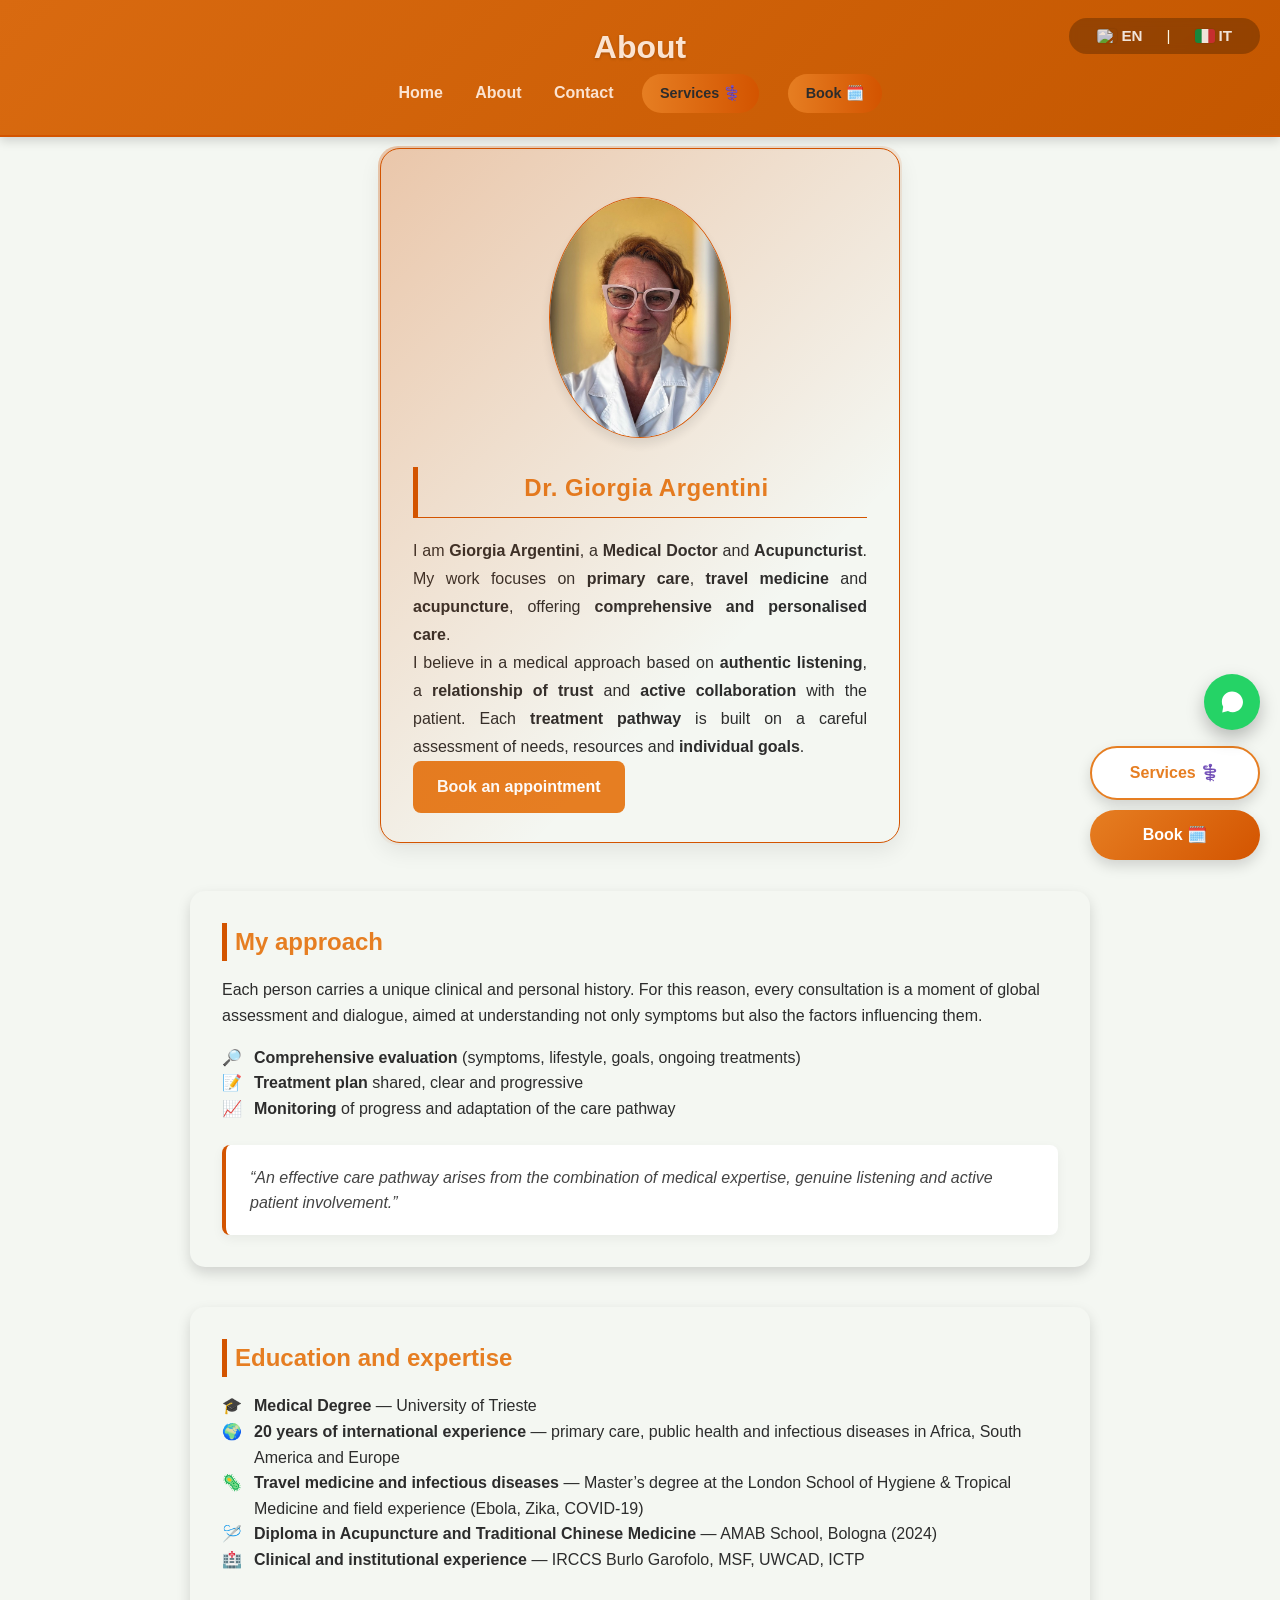
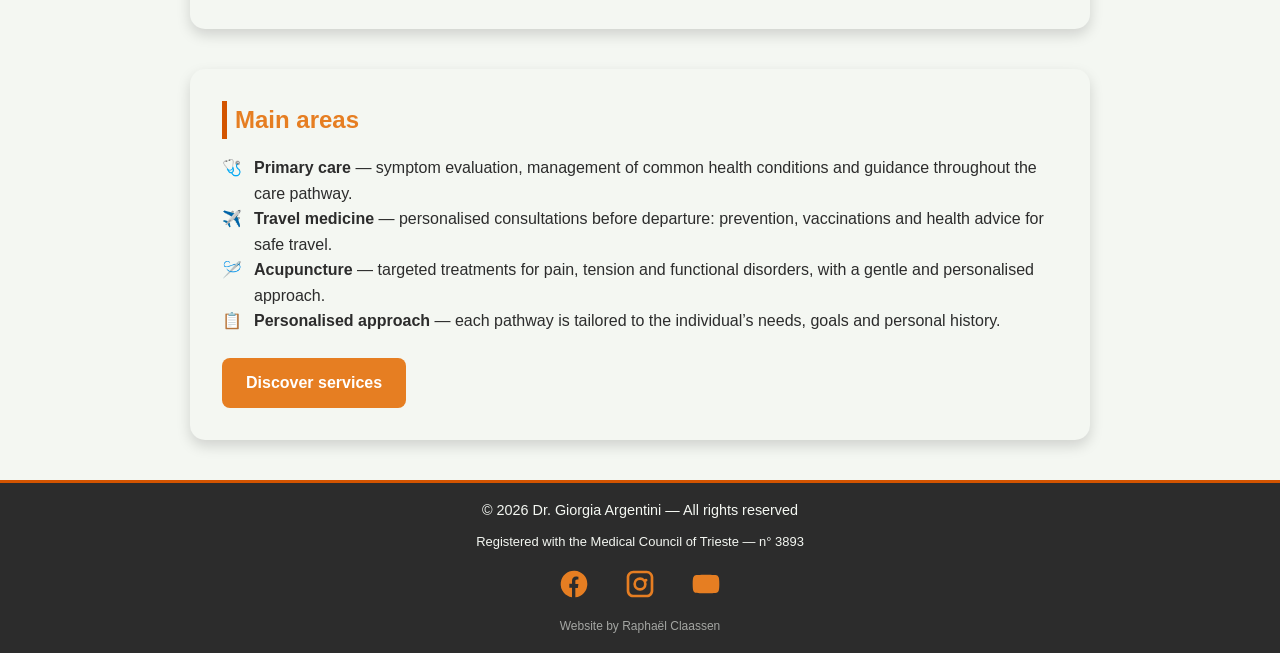
==== commit aff545c4: "GAR-06 - traduction English" ====
--- a/about_en.html
+++ b/about_en.html
@@ -1,17 +1,17 @@
 <!DOCTYPE html>
-<html lang="it">
+<html lang="en">
 <head>
   <meta charset="UTF-8" />
   <meta name="viewport" content="width=device-width, initial-scale=1.0" />
-  <title>Chi sono - Dott.ssa Giorgia Argentini</title>
-  <meta name="description" content="Scopri il percorso della Dott.ssa Giorgia Argentini, Medico e Agopuntrice. Approccio integrato, ascolto e percorsi personalizzati." />
+  <title>About - Dr. Giorgia Argentini</title>
+  <meta name="description" content="Discover the journey of Dr. Giorgia Argentini, Medical Doctor and Acupuncturist. Integrated approach, attentive listening and personalised care pathways." />
   <link rel="stylesheet" href="style.css" />
 </head>
 
 <body>
 
 <header>
-  <h1>Chi sono</h1>
+  <h1>About</h1>
 
   <button class="burger" aria-label="Menu">
     <span></span><span></span><span></span>
@@ -23,17 +23,17 @@
         <img src="images/gb.png" alt="English" width="20" height="14"> EN
       </a>
       |
-      <a href="chi_sono.html" title="Versione italiana">
+      <a href="chi_sono.html" title="Italian version">
         <img src="images/it.png" alt="Italiano" width="20" height="14"> IT
       </a>
     </div>
 
-    <a href="index.html">Home</a>
-    <a href="chi_sono.html" class="active">Chi sono</a>
-    <a href="contatti.html">Contatti</a>
-
-    <a href="servizi.html" class="btn">Servizi ⚕️</a>
-    <a href="contatti.html" class="btn">Prenota 🗓️</a>
+    <a href="index_it.html">Home</a>
+    <a href="about_en.html" class="active">About</a>
+    <a href="contact_en.html">Contact</a>
+
+    <a href="services_en.html" class="btn">Services ⚕️</a>
+    <a href="contact_en.html" class="btn">Book 🗓️</a>
   </nav>
 
   <div class="overlay"></div>
@@ -45,116 +45,117 @@
   <section class="intro-about">
     <img
       src="images/Giorgia2.jpeg"
-      alt="Ritratto professionale medico"
+      alt="Professional medical portrait"
       class="about-photo"
       loading="lazy"
     />
 
     <div>
-      <h2>Dott.ssa Giorgia Argentini</h2>
+      <h2>Dr. Giorgia Argentini</h2>
       <p>
-      Sono <strong>Giorgia Argentini</strong>, <strong>Medico</strong> e <strong>Agopuntrice</strong>.
-      Nel mio lavoro mi occupo di <strong>medicina di base</strong>, <strong>medicina di viaggio</strong> e <strong>agopuntura</strong>,
-      offrendo una <strong>presa in carico completa e personalizzata</strong>.
+      I am <strong>Giorgia Argentini</strong>, a <strong>Medical Doctor</strong> and <strong>Acupuncturist</strong>.
+      My work focuses on <strong>primary care</strong>, <strong>travel medicine</strong> and <strong>acupuncture</strong>,
+      offering <strong>comprehensive and personalised care</strong>.
       </p>
 
       <p>
-      Credo in una medicina fondata sull’<strong>ascolto autentico</strong>,
-      sulla <strong>relazione di fiducia</strong> e sulla <strong>collaborazione attiva</strong> con il paziente.
-      Ogni <strong>percorso terapeutico</strong> nasce da una valutazione attenta dei bisogni,
-      delle risorse e degli <strong>obiettivi individuali</strong>.
+      I believe in a medical approach based on <strong>authentic listening</strong>,
+      a <strong>relationship of trust</strong> and <strong>active collaboration</strong> with the patient.
+      Each <strong>treatment pathway</strong> is built on a careful assessment of needs,
+      resources and <strong>individual goals</strong>.
       </p>
 
-      <a href="contatti.html" class="btn">Prenota una visita</a>
+      <a href="contact_en.html" class="btn">Book an appointment</a>
     </div>
   </section>
 
-  <!-- Approccio -->
+  <!-- Approach -->
   <section class="bio-section">
-    <h2>Il mio approccio</h2>
+    <h2>My approach</h2>
     <p>
-    Ogni persona porta con sé una storia clinica e umana unica.
-    Per questo la visita rappresenta un momento di osservazione globale e di dialogo,
-    finalizzato a comprendere non solo i sintomi ma anche i fattori che li influenzano.
+    Each person carries a unique clinical and personal history.
+    For this reason, every consultation is a moment of global assessment and dialogue,
+    aimed at understanding not only symptoms but also the factors influencing them.
     </p>
       <ul>
         <li data-icon="🔎">
-          <strong>Valutazione completa</strong> 
-          (sintomi, stile di vita, obiettivi, terapie in corso)
+          <strong>Comprehensive evaluation</strong> 
+          (symptoms, lifestyle, goals, ongoing treatments)
         </li>
 
         <li data-icon="📝">
-          <strong>Piano di trattamento</strong> 
-          condiviso, chiaro e progressivo
+          <strong>Treatment plan</strong> 
+          shared, clear and progressive
         </li>
 
         <li data-icon="📈">
-          <strong>Monitoraggio</strong> 
-          dell’evoluzione e adattamento del percorso
+          <strong>Monitoring</strong> 
+          of progress and adaptation of the care pathway
         </li>
       </ul>
       <blockquote>
-      “Un percorso di cura efficace nasce dall’incontro tra competenza medica, ascolto autentico e partecipazione attiva del paziente.”
+      “An effective care pathway arises from the combination of medical expertise, genuine listening and active patient involvement.”
       </blockquote>
   </section>
 
-  <!-- Formazione -->
+  <!-- Training -->
   <section class="workshops">
-   <h2>Formazione e competenze</h2>
+   <h2>Education and expertise</h2>
     <ul>
       <li data-icon="🎓">
-        <strong>Laurea in Medicina e Chirurgia</strong> — Università di Trieste
+        <strong>Medical Degree</strong> — University of Trieste
       </li>
 
       <li data-icon="🌍">
-        <strong>20 anni di esperienza internazionale</strong> — medicina di base, salute pubblica e malattie infettive in Africa, Sud America ed Europa
+        <strong>20 years of international experience</strong> — primary care, public health and infectious diseases in Africa, South America and Europe
       </li>
 
       <li data-icon="🦠">
-        <strong>Medicina di viaggio e malattie infettive</strong> — Master alla London School of Hygiene & Tropical Medicine e esperienza sul campo (Ebola, Zika, COVID-19)
+        <strong>Travel medicine and infectious diseases</strong> — Master’s degree at the London School of Hygiene & Tropical Medicine and field experience (Ebola, Zika, COVID-19)
       </li>
 
       <li data-icon="🪡">
-        <strong>Diploma in Agopuntura e MTC</strong> — Scuola AMAB Bologna (2024)
+        <strong>Diploma in Acupuncture and Traditional Chinese Medicine</strong> — AMAB School, Bologna (2024)
       </li>
 
       <li data-icon="🏥">
-        <strong>Esperienza clinica e istituzionale</strong> — IRCCS Burlo Garofolo, MSF, UWCAD, ICTP
+        <strong>Clinical and institutional experience</strong> — IRCCS Burlo Garofolo, MSF, UWCAD, ICTP
       </li>
     </ul>
 
   </section>
 
-  <!-- Aree principali -->
+  <!-- Areas -->
   <section class="cv">
-    <h2>Ambiti principali</h2>
+    <h2>Main areas</h2>
       <ul>
         <li data-icon="🩺">
-          <strong>Medicina di base</strong> — valutazione dei sintomi, gestione delle principali condizioni di salute e accompagnamento nel percorso di cura.
+          <strong>Primary care</strong> — symptom evaluation, management of common health conditions and guidance throughout the care pathway.
         </li>
 
         <li data-icon="✈️">
-          <strong>Medicina di viaggio</strong> — consulenze personalizzate prima della partenza: prevenzione, vaccinazioni e indicazioni sanitarie per viaggiare in sicurezza.
+          <strong>Travel medicine</strong> — personalised consultations before departure: prevention, vaccinations and health advice for safe travel.
         </li>
 
         <li data-icon="🪡">
-          <strong>Agopuntura</strong> — trattamenti mirati per dolore, tensioni e disturbi funzionali, con un approccio delicato e personalizzato.
+          <strong>Acupuncture</strong> — targeted treatments for pain, tension and functional disorders, with a gentle and personalised approach.
         </li>
 
         <li data-icon="📋">
-          <strong>Approccio personalizzato</strong> — ogni percorso è costruito in base alle esigenze, agli obiettivi e alla storia della persona.
+          <strong>Personalised approach</strong> — each pathway is tailored to the individual’s needs, goals and personal history.
         </li>
       </ul>
 
-    <a href="servizi.html" class="btn">Scopri i servizi</a>
+    <a href="services_en.html" class="btn">Discover services</a>
   </section>
 
 </main>
 
-<!-- Boutons flottants -->
-<a href="servizi.html" class="btn floating" id="floating-servizi">Servizi ⚕️</a>
-<a href="contatti.html" class="btn floating" id="floating-prenota">Prenota 🗓️</a>
-<a href="https://wa.me/393737163199"
+<!-- Floating buttons -->
+<a href="services_en.html" class="btn floating" id="floating-servizi">Services ⚕️</a>
+<a href="contact_en.html" class="btn floating" id="floating-prenota">Book 🗓️</a>
+
+<a href="https://wa.me/393313198212"
    class="whatsapp-float"
    target="_blank"
    rel="noopener"
@@ -199,13 +200,13 @@
   });
 </script>
 
+
 <footer>
-  © 2026 Dott.ssa Giorgia Argentini — Tutti i diritti riservati
+  © 2026 Dr. Giorgia Argentini — All rights reserved
 
   <div style="margin-top:10px; font-size:0.9em;">
-    Iscritta all’Ordine dei Medici Chirurghi e degli Odontoiatri di Trieste – n° 3893
+    Registered with the Medical Council of Trieste — n° 3893
   </div>
-
     <div class="social-links">
       <a href="https://www.facebook.com/p/Alaya-Center-Trieste-61580237623979/" target="_blank" class="social-icon facebook" aria-label="Facebook">
         <svg xmlns="http://www.w3.org/2000/svg" width="32" height="32" fill="currentColor" viewBox="0 0 24 24">
@@ -225,10 +226,11 @@
         </svg>
       </a>
     </div>
-    
-    <div class="credits">
-      Sito realizzato da Raphaël Claassen
-    </div>
+
+
+  <div class="credits">
+    Website by Raphaël Claassen
+  </div>
 </footer>
 
 </body>
